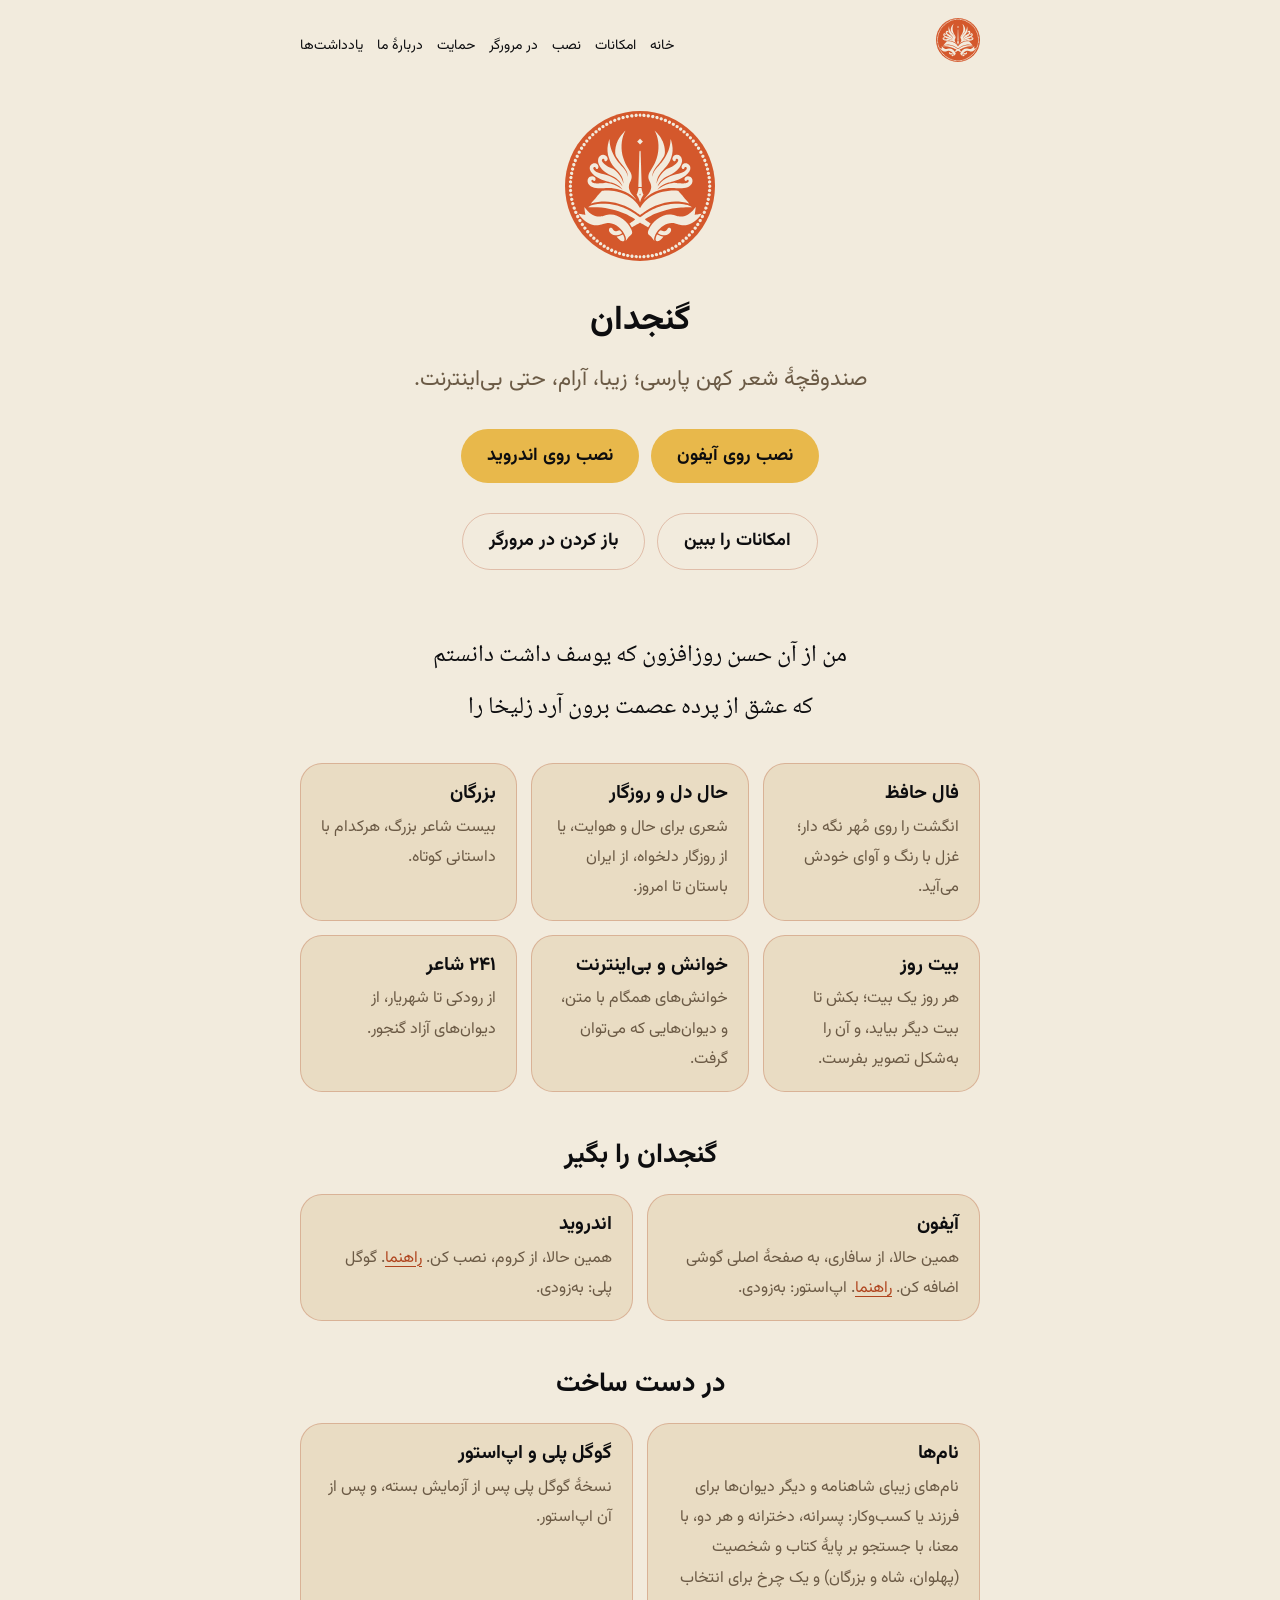
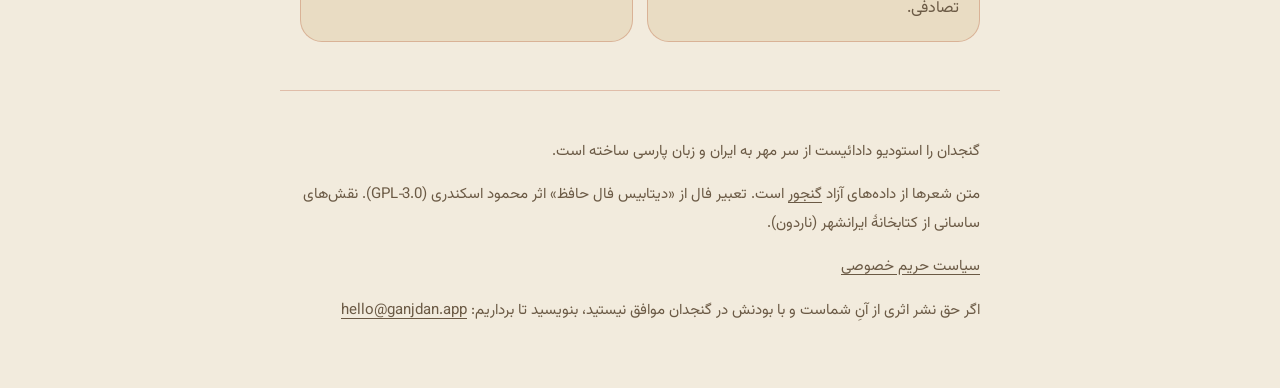
==== index.html @ cd5d225d "Deploy 2026-10-30T10:00Z" ====
<!doctype html>
<html lang="fa" dir="rtl">
<head>
<meta charset="utf-8">
<meta name="viewport" content="width=device-width, initial-scale=1">
<title>گنجدان | صندوقچهٔ شعر کهن پارسی</title>
<meta name="description" content="صندوقچهٔ شعر کهن پارسی؛ زیبا، آرام، حتی بی‌اینترنت.">
<meta property="og:title" content="گنجدان">
<meta property="og:description" content="صندوقچهٔ شعر کهن پارسی؛ زیبا، آرام، حتی بی‌اینترنت.">
<meta property="og:image" content="https://ganjdan.app/img/icon-192.png">
<link rel="icon" href="img/icon-192.png">
<link rel="stylesheet" href="style.css">
</head>
<body>
<header>
  <a href="./" aria-label="گنجدان"><img src="img/mark.svg" alt="گنجدان"></a>
  <nav><a href="./">خانه</a><a href="features.html">امکانات</a><a href="install.html">نصب</a><a href="https://ganjdan.app/ganjdan-web/">در مرورگر</a><a href="support.html">حمایت</a><a href="about.html">دربارهٔ ما</a><a href="blog/">یادداشت‌ها</a></nav>
</header>
<main>

<section class="hero">
  <img class="big" src="img/mark.svg" alt="">
  <h1>گنجدان</h1>
  <p class="lead">صندوقچهٔ شعر کهن پارسی؛ زیبا، آرام، حتی بی‌اینترنت.</p>
  <p><a class="btn" href="install.html#iphone">نصب روی آیفون</a><a class="btn" href="install.html#android">نصب روی اندروید</a></p>
  <p><a class="btn ghost" href="features.html">امکانات را ببین</a><a class="btn ghost" href="https://ganjdan.app/ganjdan-web/">باز کردن در مرورگر</a></p>
</section>
<p class="beyt">من از آن حسن روزافزون که یوسف داشت دانستم<br>که عشق از پرده عصمت برون آرد زلیخا را</p>
<div class="grid">
  <div class="card"><h3>فال حافظ</h3><p>انگشت را روی مُهر نگه دار؛ غزل با رنگ و آوای خودش می‌آید.</p></div>
  <div class="card"><h3>حال دل و روزگار</h3><p>شعری برای حال و هوایت، یا از روزگار دلخواه، از ایران باستان تا امروز.</p></div>
  <div class="card"><h3>بزرگان</h3><p>بیست شاعر بزرگ، هرکدام با داستانی کوتاه.</p></div>
  <div class="card"><h3>بیت روز</h3><p>هر روز یک بیت؛ بکش تا بیت دیگر بیاید، و آن را به‌شکل تصویر بفرست.</p></div>
  <div class="card"><h3>خوانش و بی‌اینترنت</h3><p>خوانش‌های همگام با متن، و دیوان‌هایی که می‌توان گرفت.</p></div>
  <div class="card"><h3>۲۴۱ شاعر</h3><p>از رودکی تا شهریار، از دیوان‌های آزاد گنجور.</p></div>
</div>
<h2 id="get" style="text-align:center">گنجدان را بگیر</h2>
<div class="grid">
  <div class="card"><h3>آیفون</h3><p>همین حالا، از سافاری، به صفحهٔ اصلی گوشی اضافه کن. <a href="install.html#iphone">راهنما</a>. اپ‌استور: به‌زودی.</p></div>
  <div class="card"><h3>اندروید</h3><p>همین حالا، از کروم، نصب کن. <a href="install.html#android">راهنما</a>. گوگل پلی: به‌زودی.</p></div>
</div>
<h2 id="soon" style="text-align:center">در دست ساخت</h2>
<div class="grid">
  <div class="card"><h3>نام‌ها</h3><p>نام‌های زیبای شاهنامه و دیگر دیوان‌ها برای فرزند یا کسب‌وکار: پسرانه، دخترانه و هر دو، با معنا، با جستجو بر پایهٔ کتاب و شخصیت (پهلوان، شاه و بزرگان) و یک چرخ برای انتخاب تصادفی.</p></div>
  <div class="card"><h3>گوگل پلی و اپ‌استور</h3><p>نسخهٔ گوگل پلی پس از آزمایش بسته، و پس از آن اپ‌استور.</p></div>
</div>
</main>
<footer>
  <p>گنجدان را استودیو دادائیست از سر مهر به ایران و زبان پارسی ساخته است.</p>
  <p>متن شعرها از داده‌های آزاد <a href="https://ganjoor.net">گنجور</a> است. تعبیر فال از «دیتابیس فال حافظ» اثر محمود اسکندری (GPL‑3.0). نقش‌های ساسانی از کتابخانهٔ ایرانشهر (ناردون).</p>
  <p><a href="privacy.html">سیاست حریم خصوصی</a></p>
  <p>اگر حق نشر اثری از آنِ شماست و با بودنش در گنجدان موافق نیستید، بنویسید تا برداریم: <a href="mailto:hello@ganjdan.app">hello@ganjdan.app</a></p>
</footer>
</body>
</html>
---- style.css ----
@font-face { font-family: Vazirmatn; src: url(fonts/Vazirmatn_400Regular.ttf); font-weight: 400; font-display: swap; }
@font-face { font-family: Vazirmatn; src: url(fonts/Vazirmatn_700Bold.ttf); font-weight: 700; font-display: swap; }
@font-face { font-family: Naskh; src: url(fonts/NotoNaskhArabic_400Regular.ttf); font-display: swap; }
:root { --bg: #F2EBDD; --ink: #0D0D0F; --muted: #6B5A45; --panel: #E9DCC3; --edge: rgba(176, 70, 32, .28); --accent: #B04620; --gold: #E8B84B; }
@media (prefers-color-scheme: dark) { :root { --bg: #0D0D0F; --ink: #F2EBDD; --muted: #A8997F; --panel: #2A2116; --edge: rgba(232, 184, 75, .45); --accent: #D85C30; } }
* { box-sizing: border-box; }
html { background: var(--bg); }
body { margin: 0; color: var(--ink); font: 400 18px/1.9 Vazirmatn, system-ui, sans-serif; }
a { color: var(--accent); text-underline-offset: 4px; }
header, main, footer { max-width: 720px; margin: 0 auto; padding: 0 20px; }
header { display: flex; align-items: center; justify-content: space-between; gap: 12px; padding-top: 18px; padding-bottom: 8px; }
header img { height: 44px; width: 44px; }
nav { display: flex; flex-wrap: wrap; justify-content: flex-end; gap: 4px 14px; font-size: 14px; white-space: nowrap; }
nav a { color: var(--ink); text-decoration: none; }
nav a:hover { color: var(--accent); }
h1, h2, h3 { line-height: 1.5; margin: 1.6em 0 .4em; }
h1 { font-size: 34px; margin-top: .6em; }
.lead { font-size: 22px; color: var(--muted); margin-top: 0; }
.hero { text-align: center; padding: 28px 0 8px; }
.hero img.big { width: 150px; height: 150px; }
.beyt { font: 400 24px/2.2 Naskh, serif; text-align: center; margin: 28px 0; }
.btn { display: inline-block; background: var(--gold); color: #0D0D0F; padding: 10px 26px; border-radius: 999px; text-decoration: none; font-weight: 700; margin: 6px; }
.btn.ghost { background: transparent; color: var(--ink); border: 1px solid var(--edge); }
.grid { display: grid; gap: 14px; grid-template-columns: repeat(auto-fit, minmax(210px, 1fr)); margin: 18px 0; }
.card { background: var(--panel); border: 1px solid var(--edge); border-radius: 22px; padding: 16px 20px; }
.card h3 { margin: 0 0 4px; font-size: 19px; }
.card p { margin: 0; font-size: 16px; color: var(--muted); }
.post-meta { color: var(--muted); font-size: 15px; margin-top: -4px; }
ul.posts { list-style: none; padding: 0; }
ul.posts li { margin: 16px 0; }
ul.posts a { font-weight: 700; text-decoration: none; font-size: 20px; }
footer { color: var(--muted); font-size: 15px; padding-top: 32px; padding-bottom: 48px; border-top: 1px solid var(--edge); margin-top: 48px; }
footer a { color: var(--muted); }

.url { direction: ltr; unicode-bidi: isolate; display: inline-block; word-break: break-all; font-weight: 700; }
ol li { margin: 8px 0; }
.shot { margin: 0; text-align: center; }
.shot img { width: 100%; max-width: 260px; height: auto; border-radius: 28px; box-shadow: 0 10px 30px rgba(13,13,15,.18); border: 1px solid var(--edge); }
.shot figcaption { color: var(--muted); font-size: 15px; margin-top: 8px; line-height: 1.7; }
.feature { display: grid; grid-template-columns: 260px 1fr; gap: 28px; align-items: center; margin: 40px 0; }
.feature h2 { margin-top: 0; }
@media (max-width: 640px) { .feature { grid-template-columns: 1fr; } }
.steps { display: grid; gap: 22px; grid-template-columns: repeat(auto-fit, minmax(200px, 1fr)); margin: 18px 0; }
.steps .shot img { max-width: 220px; }

/* Install page: iPhone / Android pill switch, same look as «حال دل / روزگار» in the app. */
.seg { position: relative; }
.seg > input { position: absolute; top: 0; opacity: 0; pointer-events: none; }
.seg-bar { display: flex; max-width: 420px; margin: 24px auto 8px; padding: 5px; border: 1px solid var(--edge); border-radius: 999px; background: var(--panel); }
.seg-bar label { flex: 1; text-align: center; padding: 10px 0; border-radius: 999px; cursor: pointer; font-weight: 700; color: var(--muted); transition: background .2s, color .2s; }
#iphone:checked ~ .seg-bar label[for=iphone], #android:checked ~ .seg-bar label[for=android] { background: var(--gold); color: #0D0D0F; }
#iphone:focus-visible ~ .seg-bar label[for=iphone], #android:focus-visible ~ .seg-bar label[for=android] { outline: 2px solid var(--accent); }
.seg-panel { display: none; }
#iphone:checked ~ .seg-iphone, #android:checked ~ .seg-android { display: block; }
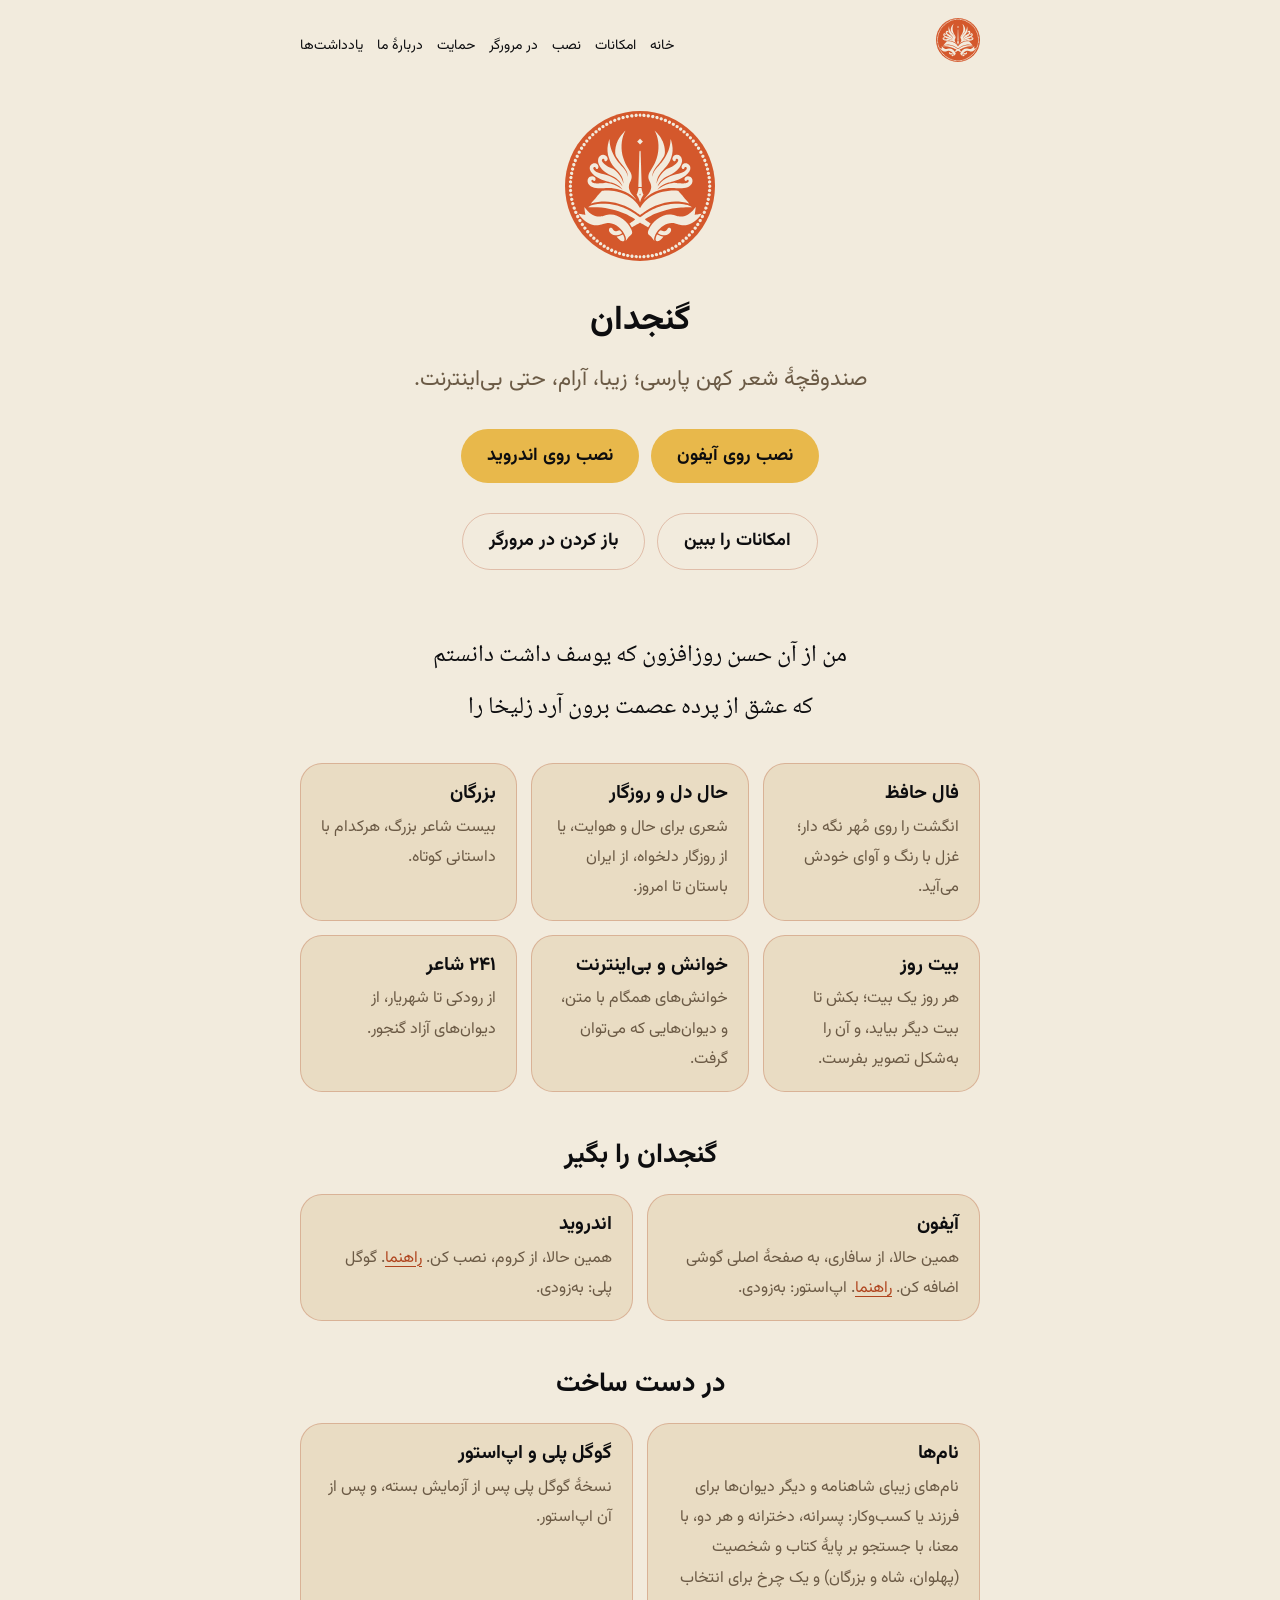
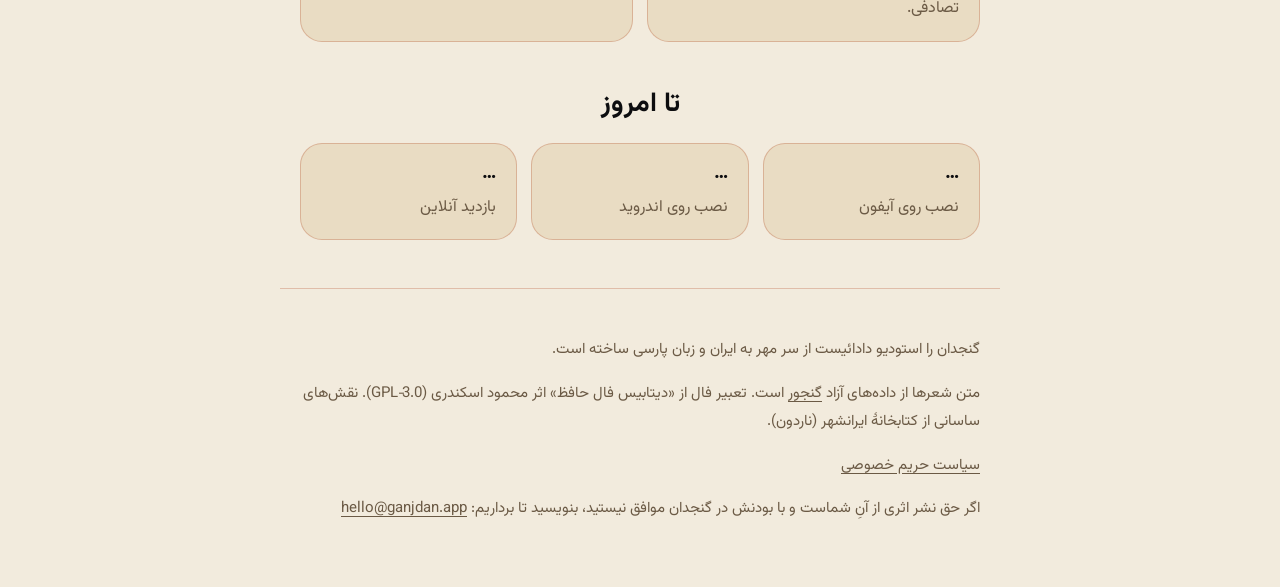
==== commit 1125bcf7: "Deploy 2026-11-02T10:21Z" ====
--- a/index.html
+++ b/index.html
@@ -44,6 +44,29 @@
   <div class="card"><h3>نام‌ها</h3><p>نام‌های زیبای شاهنامه و دیگر دیوان‌ها برای فرزند یا کسب‌وکار: پسرانه، دخترانه و هر دو، با معنا، با جستجو بر پایهٔ کتاب و شخصیت (پهلوان، شاه و بزرگان) و یک چرخ برای انتخاب تصادفی.</p></div>
   <div class="card"><h3>گوگل پلی و اپ‌استور</h3><p>نسخهٔ گوگل پلی پس از آزمایش بسته، و پس از آن اپ‌استور.</p></div>
 </div>
+<h2 id="stats" style="text-align:center">تا امروز</h2>
+<div class="grid">
+  <div class="card"><h3 id="st-iphone">…</h3><p>نصب روی آیفون</p></div>
+  <div class="card"><h3 id="st-android">…</h3><p>نصب روی اندروید</p></div>
+  <div class="card"><h3 id="st-online">…</h3><p>بازدید آنلاین</p></div>
+</div>
+<script>
+// Live, exact counts from GoatCounter. Installs: first home-screen launch per device; online: site pages + the
+// web app opened in a browser (both counted by tools/deploy-web.sh and this page). A count that can't be read stays "…".
+(() => {
+  const gc = (p) => fetch('https://mrkamyar.goatcounter.com/counter/' + p + '.json')
+    .then((r) => (r.status === 404 ? { count: '0' } : r.json()))
+    .then((j) => Number(String(j.count).replace(/\D/g, '')));
+  // Starting numbers added on top of the real counts (Dara, 2026-11-02); the GoatCounter dashboard has the real
+  // ones. Remove once the real counts are high.
+  const START = { 'st-iphone': 37, 'st-android': 58, 'st-online': 84 };
+  const show = (id, ...paths) => Promise.all(paths.map(gc))
+    .then((ns) => { document.getElementById(id).textContent = ns.reduce((a, b) => a + b, START[id]).toLocaleString('fa-IR'); }, () => {});
+  show('st-iphone', 'install-iphone');
+  show('st-android', 'install-android'); // shortcut: Google Play installs not included, add them once the app is on Play
+  show('st-online', 'site', 'app');
+})();
+</script>
 </main>
 <footer>
   <p>گنجدان را استودیو دادائیست از سر مهر به ایران و زبان پارسی ساخته است.</p>
@@ -51,5 +74,7 @@
   <p><a href="privacy.html">سیاست حریم خصوصی</a></p>
   <p>اگر حق نشر اثری از آنِ شماست و با بودنش در گنجدان موافق نیستید، بنویسید تا برداریم: <a href="mailto:hello@ganjdan.app">hello@ganjdan.app</a></p>
 </footer>
+<script>window.goatcounter = { path: 'site', title: location.pathname };</script>
+<script data-goatcounter="https://mrkamyar.goatcounter.com/count" async src="https://gc.zgo.at/count.js"></script>
 </body>
 </html>
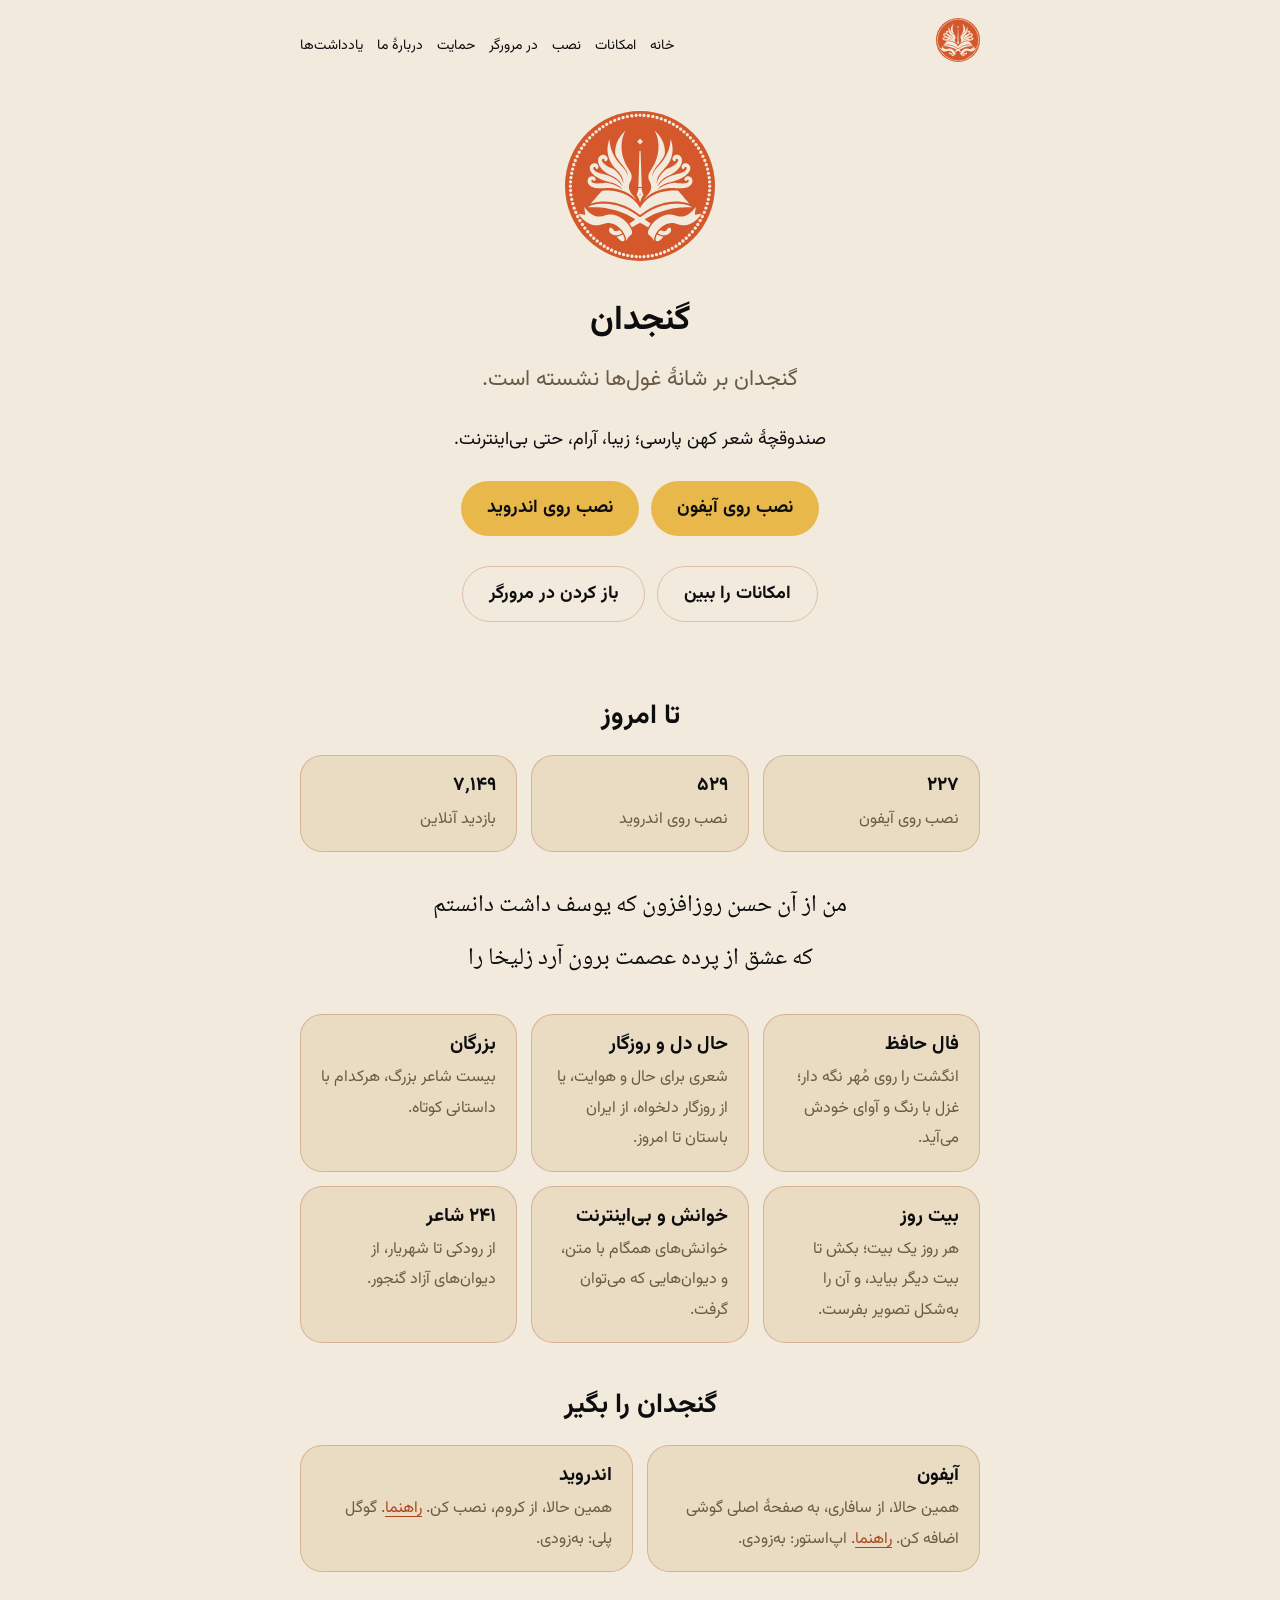
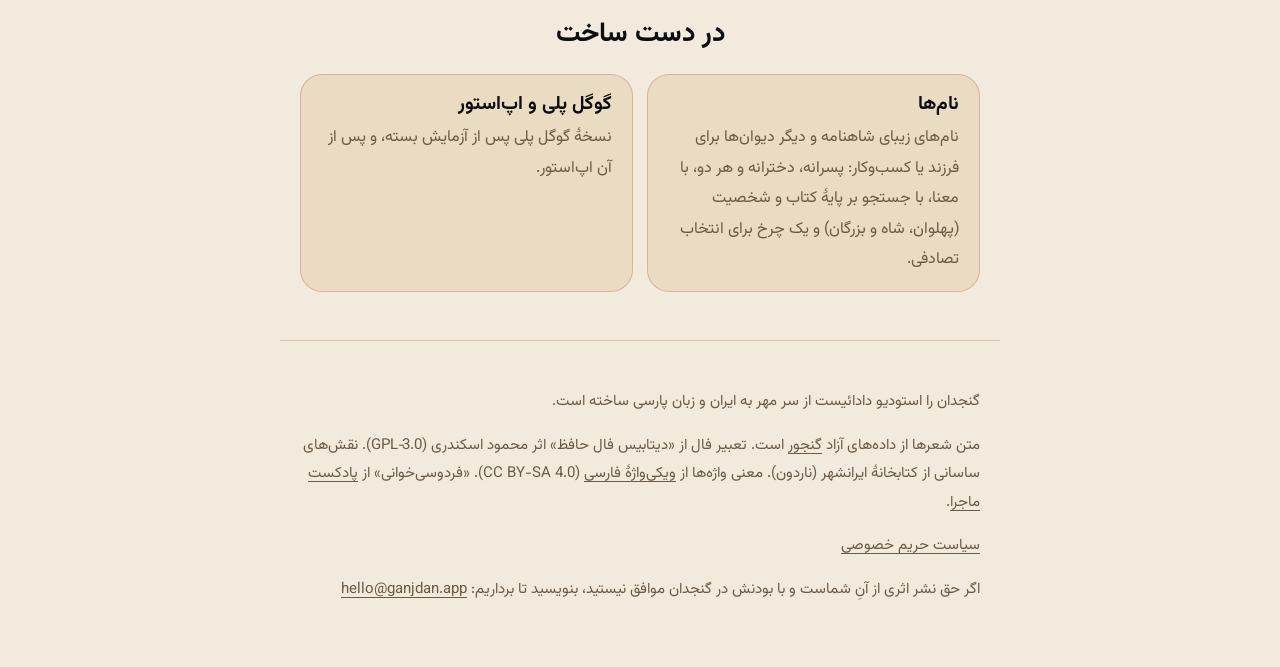
==== commit 987ab417: "Deploy 2026-11-13T09:39Z" ====
--- a/index.html
+++ b/index.html
@@ -21,10 +21,31 @@
 <section class="hero">
   <img class="big" src="img/mark.svg" alt="">
   <h1>گنجدان</h1>
-  <p class="lead">صندوقچهٔ شعر کهن پارسی؛ زیبا، آرام، حتی بی‌اینترنت.</p>
+  <p class="lead">گنجدان بر شانهٔ غول‌ها نشسته است.</p>
+  <p>صندوقچهٔ شعر کهن پارسی؛ زیبا، آرام، حتی بی‌اینترنت.</p>
   <p><a class="btn" href="install.html#iphone">نصب روی آیفون</a><a class="btn" href="install.html#android">نصب روی اندروید</a></p>
   <p><a class="btn ghost" href="features.html">امکانات را ببین</a><a class="btn ghost" href="https://ganjdan.app/ganjdan-web/">باز کردن در مرورگر</a></p>
 </section>
+<h2 id="stats" style="text-align:center">تا امروز</h2>
+<div class="grid">
+  <div class="card"><h3 id="st-iphone">۲۲۷</h3><p>نصب روی آیفون</p></div>
+  <div class="card"><h3 id="st-android">۵۲۹</h3><p>نصب روی اندروید</p></div>
+  <div class="card"><h3 id="st-online">۷٬۱۴۹</h3><p>بازدید آنلاین</p></div>
+</div>
+<script>
+// Live, exact counts from GoatCounter. Installs: first home-screen launch per device; online: site pages + the
+// web app opened in a browser (both counted by tools/deploy-web.sh and this page). A count that can't be read stays "…".
+(() => {
+  const gc = (p) => fetch('https://mrkamyar.goatcounter.com/counter/' + p + '.json')
+    .then((r) => (r.status === 404 ? { count: '0' } : r.json()))
+    .then((j) => Number(String(j.count).replace(/\D/g, '')));
+  const show = (id, ...paths) => Promise.all(paths.map(gc))
+    .then((ns) => { document.getElementById(id).textContent = ns.reduce((a, b) => a + b, 0).toLocaleString('fa-IR'); }, () => {});
+  show('st-iphone', 'install-iphone');
+  show('st-android', 'install-android'); // shortcut: Google Play installs not included, add them once the app is on Play
+  show('st-online', 'site', 'app');
+})();
+</script>
 <p class="beyt">من از آن حسن روزافزون که یوسف داشت دانستم<br>که عشق از پرده عصمت برون آرد زلیخا را</p>
 <div class="grid">
   <div class="card"><h3>فال حافظ</h3><p>انگشت را روی مُهر نگه دار؛ غزل با رنگ و آوای خودش می‌آید.</p></div>
@@ -44,33 +65,11 @@
   <div class="card"><h3>نام‌ها</h3><p>نام‌های زیبای شاهنامه و دیگر دیوان‌ها برای فرزند یا کسب‌وکار: پسرانه، دخترانه و هر دو، با معنا، با جستجو بر پایهٔ کتاب و شخصیت (پهلوان، شاه و بزرگان) و یک چرخ برای انتخاب تصادفی.</p></div>
   <div class="card"><h3>گوگل پلی و اپ‌استور</h3><p>نسخهٔ گوگل پلی پس از آزمایش بسته، و پس از آن اپ‌استور.</p></div>
 </div>
-<h2 id="stats" style="text-align:center">تا امروز</h2>
-<div class="grid">
-  <div class="card"><h3 id="st-iphone">…</h3><p>نصب روی آیفون</p></div>
-  <div class="card"><h3 id="st-android">…</h3><p>نصب روی اندروید</p></div>
-  <div class="card"><h3 id="st-online">…</h3><p>بازدید آنلاین</p></div>
-</div>
-<script>
-// Live, exact counts from GoatCounter. Installs: first home-screen launch per device; online: site pages + the
-// web app opened in a browser (both counted by tools/deploy-web.sh and this page). A count that can't be read stays "…".
-(() => {
-  const gc = (p) => fetch('https://mrkamyar.goatcounter.com/counter/' + p + '.json')
-    .then((r) => (r.status === 404 ? { count: '0' } : r.json()))
-    .then((j) => Number(String(j.count).replace(/\D/g, '')));
-  // Starting numbers added on top of the real counts (Dara, 2026-11-02); the GoatCounter dashboard has the real
-  // ones. Remove once the real counts are high.
-  const START = { 'st-iphone': 37, 'st-android': 58, 'st-online': 84 };
-  const show = (id, ...paths) => Promise.all(paths.map(gc))
-    .then((ns) => { document.getElementById(id).textContent = ns.reduce((a, b) => a + b, START[id]).toLocaleString('fa-IR'); }, () => {});
-  show('st-iphone', 'install-iphone');
-  show('st-android', 'install-android'); // shortcut: Google Play installs not included, add them once the app is on Play
-  show('st-online', 'site', 'app');
-})();
-</script>
+
 </main>
 <footer>
   <p>گنجدان را استودیو دادائیست از سر مهر به ایران و زبان پارسی ساخته است.</p>
-  <p>متن شعرها از داده‌های آزاد <a href="https://ganjoor.net">گنجور</a> است. تعبیر فال از «دیتابیس فال حافظ» اثر محمود اسکندری (GPL‑3.0). نقش‌های ساسانی از کتابخانهٔ ایرانشهر (ناردون).</p>
+  <p>متن شعرها از داده‌های آزاد <a href="https://ganjoor.net">گنجور</a> است. تعبیر فال از «دیتابیس فال حافظ» اثر محمود اسکندری (GPL‑3.0). نقش‌های ساسانی از کتابخانهٔ ایرانشهر (ناردون). معنی واژه‌ها از <a href="https://fa.wiktionary.org">ویکی‌واژهٔ فارسی</a> (CC BY-SA 4.0). «فردوسی‌خوانی» از <a href="https://majera.xyz/podcasts/ferdowsikhani/">پادکست ماجرا</a>.</p>
   <p><a href="privacy.html">سیاست حریم خصوصی</a></p>
   <p>اگر حق نشر اثری از آنِ شماست و با بودنش در گنجدان موافق نیستید، بنویسید تا برداریم: <a href="mailto:hello@ganjdan.app">hello@ganjdan.app</a></p>
 </footer>
--- a/style.css
+++ b/style.css
@@ -52,3 +52,9 @@
 #iphone:focus-visible ~ .seg-bar label[for=iphone], #android:focus-visible ~ .seg-bar label[for=android] { outline: 2px solid var(--accent); }
 .seg-panel { display: none; }
 #iphone:checked ~ .seg-iphone, #android:checked ~ .seg-android { display: block; }
+.supporters { list-style: none; padding: 0; margin: 14px 0; display: grid; gap: 8px; }
+.supporters li { display: flex; justify-content: space-between; gap: 12px; background: var(--panel); border: 1px solid var(--edge); border-radius: 16px; padding: 10px 18px; }
+.supporters b { color: var(--accent, #D4582C); font-weight: 700; white-space: nowrap; }
+
+/* "تازه" marker next to a feature added in the current version */
+.badge { display: inline-block; margin-inline-start: 8px; padding: 0 12px; border-radius: 999px; background: var(--accent); color: #fff; font-size: 13px; font-weight: 700; line-height: 26px; vertical-align: middle; }
